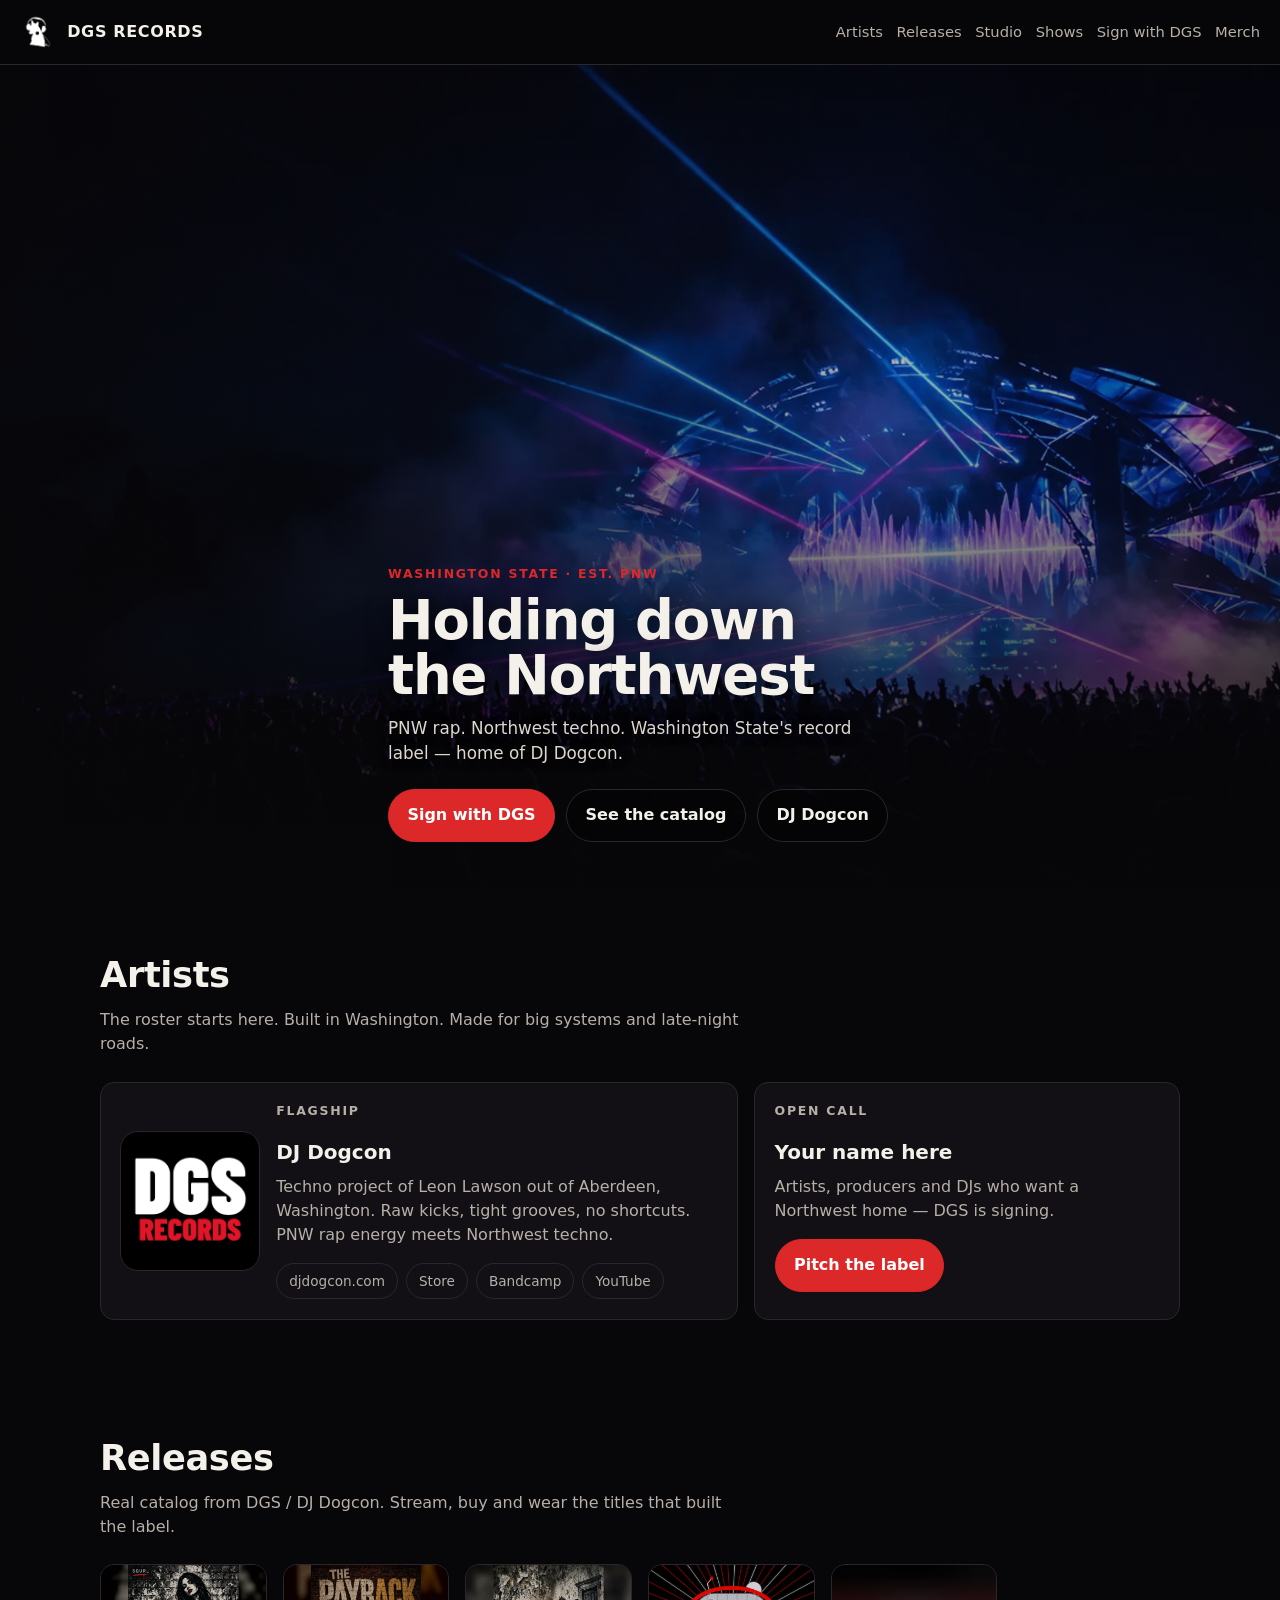
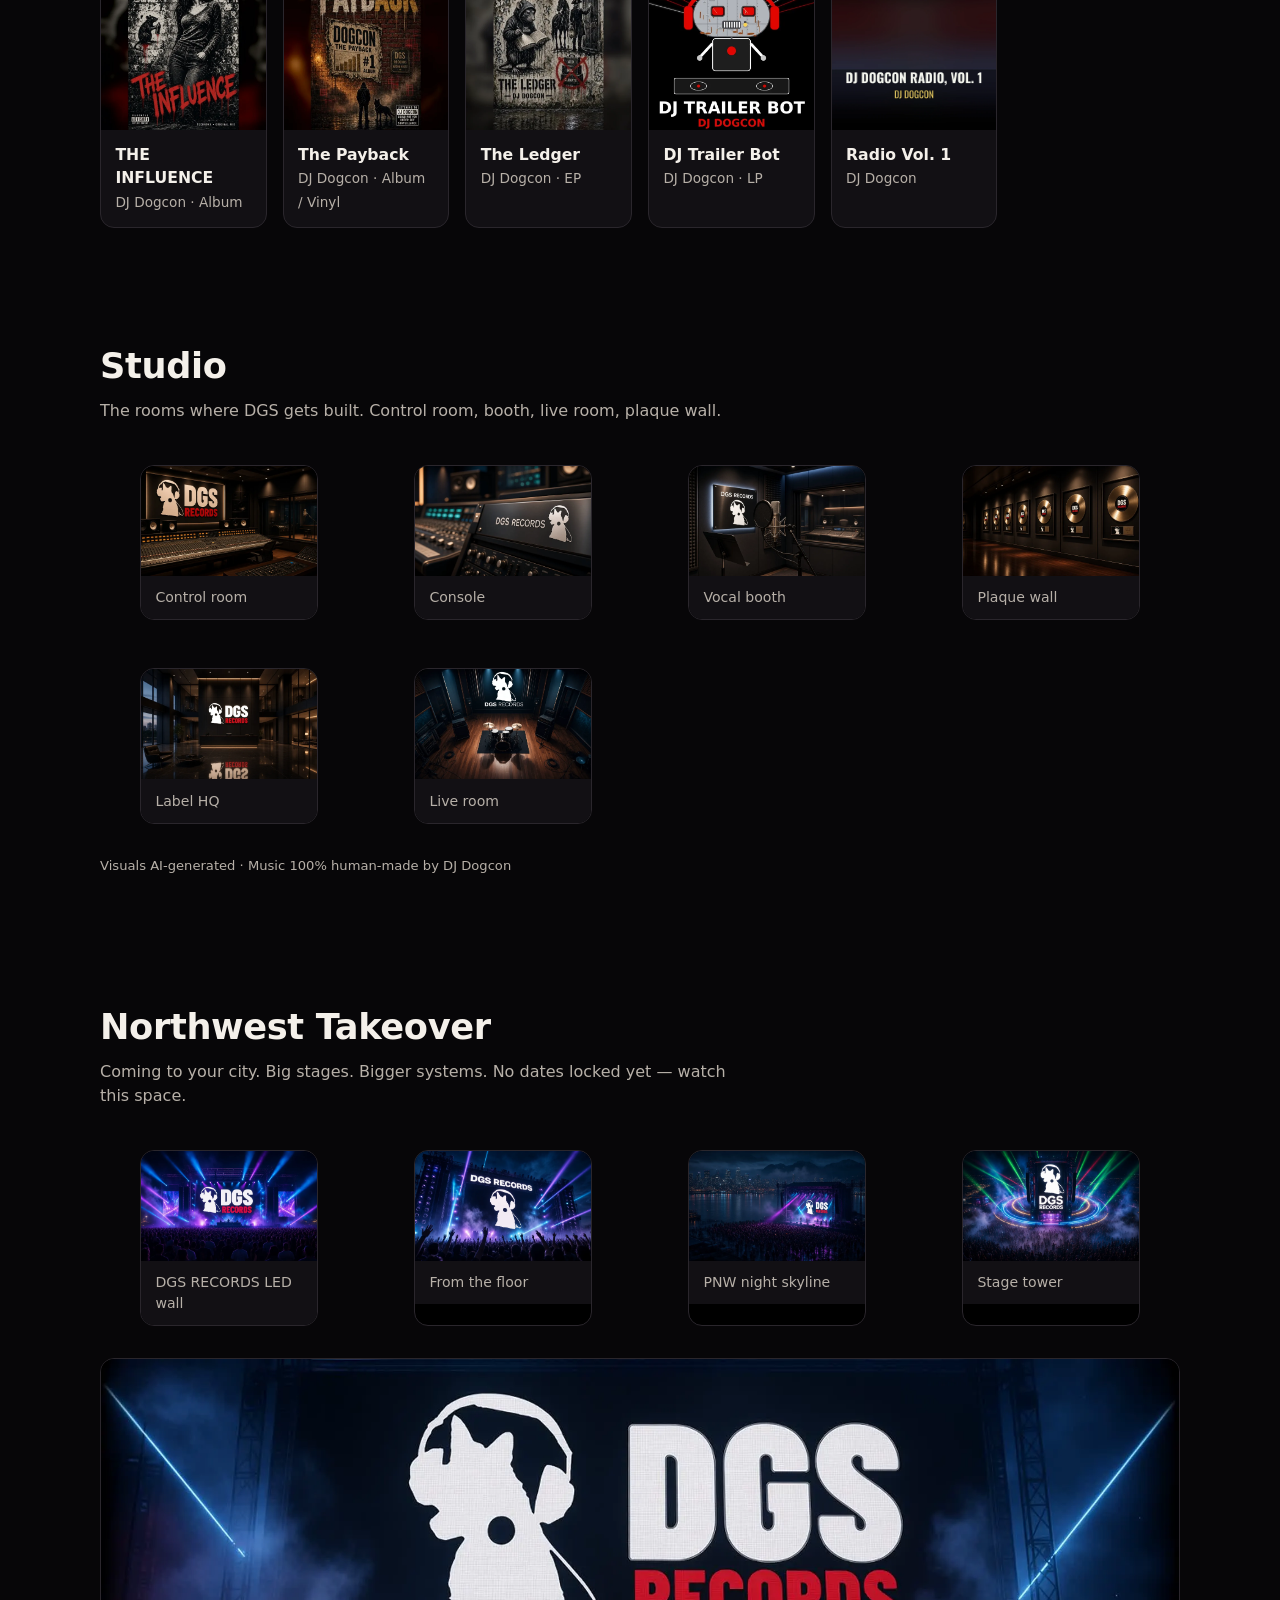
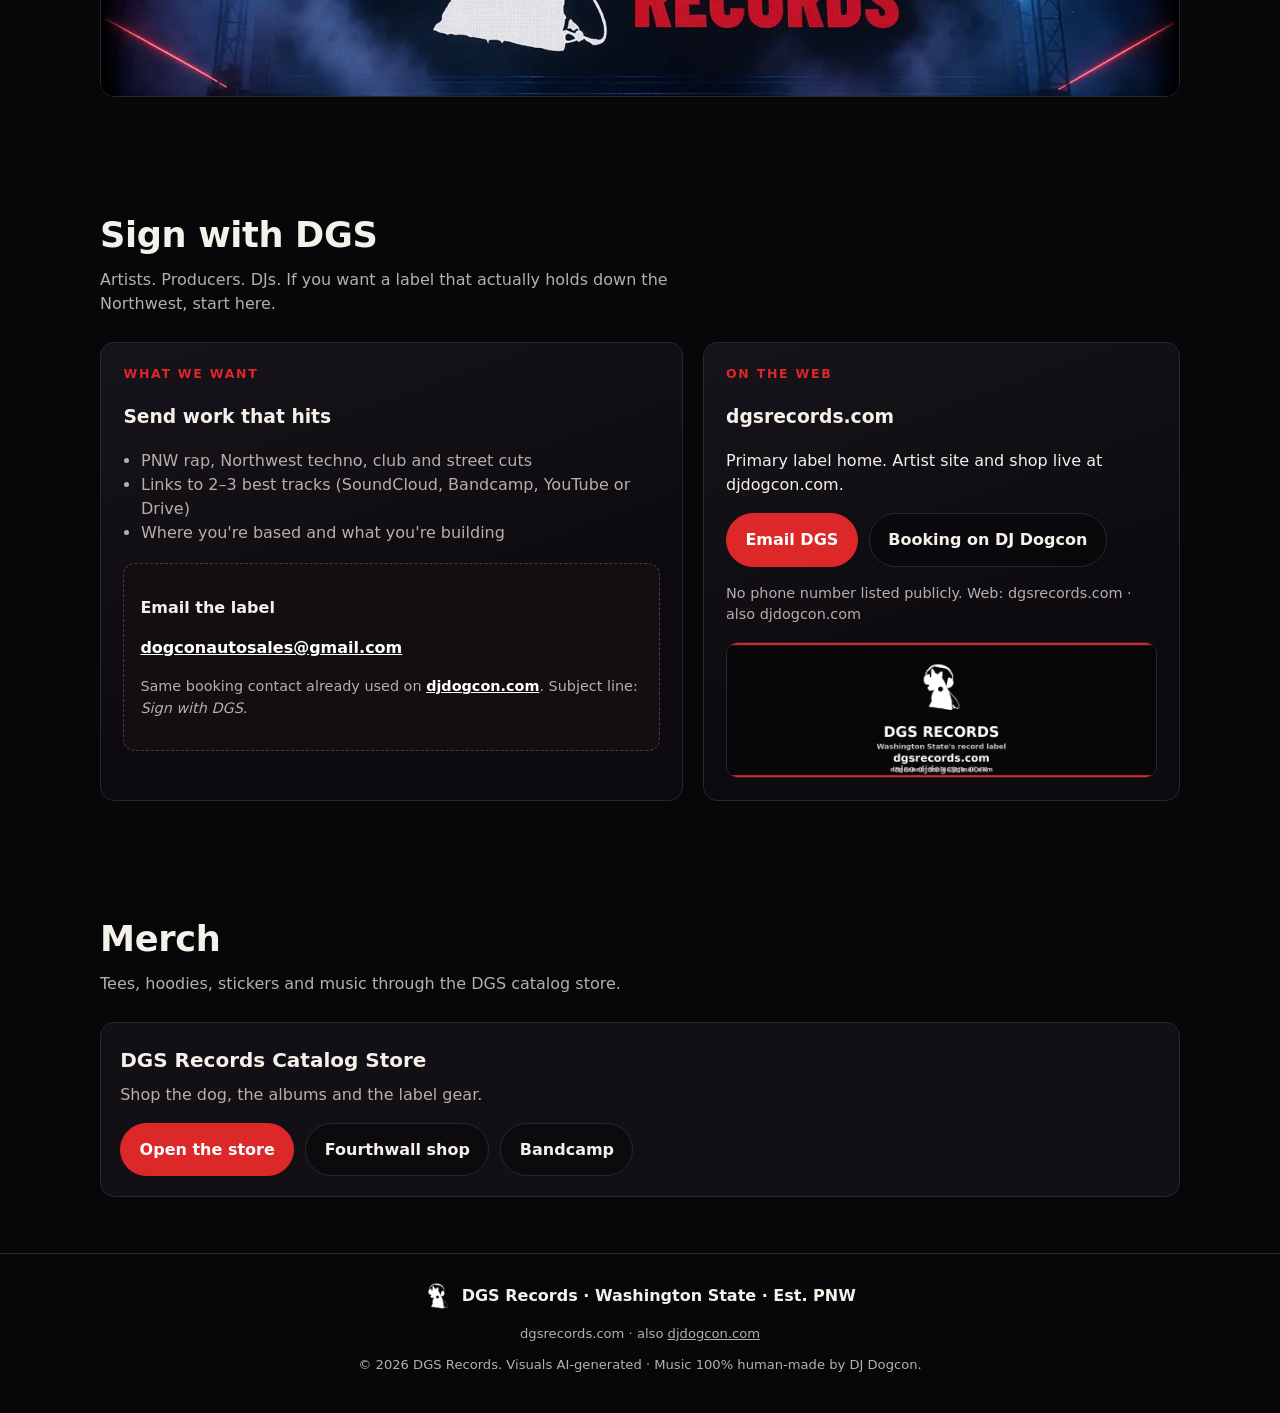
==== label/index.html @ 9b9d49be "Publish DGS Records label site at /label/ Serve the static label site under /label/ with relative as" ====
<!doctype html>
<html lang="en">
<head>
<meta charset="utf-8">
<meta name="viewport" content="width=device-width,initial-scale=1">
<title>DGS Records · Washington State · PNW Rap &amp; Northwest Techno</title>
<meta name="description" content="DGS Records is Washington State's record label. Holding down the Northwest — PNW rap and Northwest techno. Home of DJ Dogcon. Artists, producers and DJs: sign with DGS.">
<link rel="canonical" href="https://djdogcon.com/label/">
<meta name="theme-color" content="#070608">
<link rel="icon" type="image/png" href="assets/brand/favicon.png">
<link rel="apple-touch-icon" href="assets/brand/apple-touch-icon.png">
<meta property="og:type" content="website">
<meta property="og:url" content="https://djdogcon.com/label/">
<meta property="og:title" content="DGS Records · Holding Down the Northwest">
<meta property="og:description" content="Washington State's record label. PNW rap. Northwest techno. Home of DJ Dogcon.">
<meta property="og:image" content="https://djdogcon.com/label/assets/hero/hero_nologo_1920x1080.webp">
<meta name="twitter:card" content="summary_large_image">
<meta name="twitter:title" content="DGS Records · Holding Down the Northwest">
<meta name="twitter:description" content="Washington State's record label. PNW rap. Northwest techno.">
<meta name="twitter:image" content="https://djdogcon.com/label/assets/hero/hero_nologo_1920x1080.webp">
<script type="application/ld+json">
{"@context":"https://schema.org","@type":"RecordLabel","name":"DGS Records","url":"https://djdogcon.com/label/","logo":"https://djdogcon.com/label/assets/brand/logo.png","foundingLocation":{"@type":"Place","name":"Washington, USA"},"description":"Washington State's record label. PNW rap and Northwest techno. Home of DJ Dogcon.","sameAs":["https://djdogcon.com/","https://djdogcon.bandcamp.com","https://www.youtube.com/@DJDogcon"]}
</script>
<link rel="stylesheet" href="style.css">
</head>
<body>
<a class="skip" href="#main">Skip to content</a>
<header class="top">
  <a class="brand" href="#top"><img src="assets/brand/dog_mark.png" width="36" height="40" alt="">DGS RECORDS</a>
  <nav aria-label="Primary">
    <a href="#artists">Artists</a>
    <a href="#releases">Releases</a>
    <a href="#studio">Studio</a>
    <a href="#shows">Shows</a>
    <a href="#sign">Sign with DGS</a>
    <a href="#merch">Merch</a>
  </nav>
</header>
<main id="main">
<section class="hero" id="top" aria-label="DGS Records hero">
  <div class="hero-media">
    <img class="hero-still" src="assets/hero/hero_nologo_1920x1080.webp" alt="" width="1920" height="1080" fetchpriority="high">
    <video class="hero-video" src="assets/hero/signing_loop_720.mp4" poster="assets/hero/hero_nologo_1920x1080.webp" autoplay muted loop playsinline preload="none" aria-hidden="true"></video>
  </div>
  <div class="hero-shade"></div>
  <div class="hero-inner">
    <p class="kicker">Washington State · Est. PNW</p>
    <h1>Holding down the Northwest</h1>
    <p class="lede">PNW rap. Northwest techno. Washington State's record label — home of DJ Dogcon.</p>
    <div class="btns">
      <a class="btn red" href="#sign">Sign with DGS</a>
      <a class="btn" href="#releases">See the catalog</a>
      <a class="btn" href="https://djdogcon.com/" target="_blank" rel="noopener">DJ Dogcon</a>
    </div>
  </div>
</section>

<section id="artists">
  <h2>Artists</h2>
  <p class="sub">The roster starts here. Built in Washington. Made for big systems and late-night roads.</p>
  <div class="grid artists">
    <article class="card artist-feat">
      <img class="avatar" src="assets/brand/logo_dgs_records.png" width="140" height="140" alt="DJ Dogcon / DGS Records mark">
      <div>
        <p class="kicker">Flagship</p>
        <h3>DJ Dogcon</h3>
        <p>Techno project of Leon Lawson out of Aberdeen, Washington. Raw kicks, tight grooves, no shortcuts. PNW rap energy meets Northwest techno.</p>
        <div class="chips">
          <a class="chip" href="https://djdogcon.com/" target="_blank" rel="noopener">djdogcon.com</a>
          <a class="chip" href="https://djdogcon.com/store/" target="_blank" rel="noopener">Store</a>
          <a class="chip" href="https://djdogcon.bandcamp.com" target="_blank" rel="noopener">Bandcamp</a>
          <a class="chip" href="https://www.youtube.com/@DJDogcon" target="_blank" rel="noopener">YouTube</a>
        </div>
      </div>
    </article>
    <aside class="card">
      <p class="kicker">Open call</p>
      <h3>Your name here</h3>
      <p>Artists, producers and DJs who want a Northwest home — DGS is signing.</p>
      <a class="btn red" href="#sign">Pitch the label</a>
    </aside>
  </div>
</section>

<section id="releases">
  <h2>Releases</h2>
  <p class="sub">Real catalog from DGS / DJ Dogcon. Stream, buy and wear the titles that built the label.</p>
  <div class="grid releases">
    <a class="release" href="https://djdogcon.com/" target="_blank" rel="noopener">
      <img src="assets/releases/the_influence.webp" width="600" height="600" alt="THE INFLUENCE album cover" loading="lazy">
      <div class="meta"><strong>THE INFLUENCE</strong><span>DJ Dogcon · Album</span></div>
    </a>
    <a class="release" href="https://djdogcon.com/" target="_blank" rel="noopener">
      <img src="assets/releases/the_payback.webp" width="600" height="600" alt="The Payback album cover" loading="lazy">
      <div class="meta"><strong>The Payback</strong><span>DJ Dogcon · Album / Vinyl</span></div>
    </a>
    <a class="release" href="https://djdogcon.com/" target="_blank" rel="noopener">
      <img src="assets/releases/the_ledger.webp" width="600" height="600" alt="The Ledger EP cover" loading="lazy">
      <div class="meta"><strong>The Ledger</strong><span>DJ Dogcon · EP</span></div>
    </a>
    <a class="release" href="https://djdogcon.com/" target="_blank" rel="noopener">
      <img src="assets/releases/trailer_bot.webp" width="600" height="600" alt="DJ Trailer Bot LP cover" loading="lazy">
      <div class="meta"><strong>DJ Trailer Bot</strong><span>DJ Dogcon · LP</span></div>
    </a>
    <a class="release" href="https://djdogcon.bandcamp.com" target="_blank" rel="noopener">
      <img src="assets/releases/radio_vol1.webp" width="600" height="600" alt="DJ Dogcon Radio Vol. 1 cover" loading="lazy">
      <div class="meta"><strong>Radio Vol. 1</strong><span>DJ Dogcon</span></div>
    </a>
  </div>
</section>

<section id="studio">
  <h2>Studio</h2>
  <p class="sub">The rooms where DGS gets built. Control room, booth, live room, plaque wall.</p>
  <div class="grid studio-grid">
    <figure class="shot"><img src="assets/studio/studio_01_control_room.webp" width="960" height="540" alt="DGS Records control room with wall sign and mixing console" loading="lazy"><figcaption>Control room</figcaption></figure>
    <figure class="shot"><img src="assets/studio/studio_02_console.webp" width="960" height="540" alt="Close-up of DGS Records mixing console" loading="lazy"><figcaption>Console</figcaption></figure>
    <figure class="shot"><img src="assets/studio/studio_03_vocal_booth.webp" width="960" height="540" alt="DGS Records vocal booth" loading="lazy"><figcaption>Vocal booth</figcaption></figure>
    <figure class="shot"><img src="assets/studio/studio_04_plaque_wall.webp" width="960" height="540" alt="DGS Records plaque wall" loading="lazy"><figcaption>Plaque wall</figcaption></figure>
    <figure class="shot"><img src="assets/studio/studio_05_label_hq.webp" width="960" height="540" alt="DGS Records label headquarters lobby" loading="lazy"><figcaption>Label HQ</figcaption></figure>
    <figure class="shot"><img src="assets/studio/studio_06_live_room.webp" width="960" height="540" alt="DGS Records live room" loading="lazy"><figcaption>Live room</figcaption></figure>
  </div>
  <p class="tiny note" style="margin-top:1rem">Visuals AI-generated · Music 100% human-made by DJ Dogcon</p>
</section>

<section id="shows">
  <h2>Northwest Takeover</h2>
  <p class="sub">Coming to your city. Big stages. Bigger systems. No dates locked yet — watch this space.</p>
  <div class="grid show-grid">
    <figure class="shot"><img src="assets/stage/stage_01_led_wall.webp" width="960" height="540" alt="Massive stage with DGS RECORDS LED wall" loading="lazy"><figcaption>DGS RECORDS LED wall</figcaption></figure>
    <figure class="shot"><img src="assets/stage/stage_02_crowd_up.webp" width="960" height="540" alt="Crowd looking up at DGS stage" loading="lazy"><figcaption>From the floor</figcaption></figure>
    <figure class="shot"><img src="assets/stage/stage_03_pnw_skyline.webp" width="960" height="540" alt="PNW night skyline stage show" loading="lazy"><figcaption>PNW night skyline</figcaption></figure>
    <figure class="shot"><img src="assets/stage/stage_04_tower.webp" width="960" height="540" alt="Aerial view of DGS stage tower" loading="lazy"><figcaption>Stage tower</figcaption></figure>
  </div>
  <div class="banner-strip">
    <img src="assets/hero/hero_1920x600.webp" width="1920" height="600" alt="DGS Records wide show banner" loading="lazy">
  </div>
</section>

<section id="sign">
  <h2>Sign with DGS</h2>
  <p class="sub">Artists. Producers. DJs. If you want a label that actually holds down the Northwest, start here.</p>
  <div class="sign">
    <div class="sign-panel">
      <p class="kicker">What we want</p>
      <h3>Send work that hits</h3>
      <ul>
        <li>PNW rap, Northwest techno, club and street cuts</li>
        <li>Links to 2–3 best tracks (SoundCloud, Bandcamp, YouTube or Drive)</li>
        <li>Where you're based and what you're building</li>
      </ul>
      <div class="contact-box">
        <p><strong>Email the label</strong></p>
        <p><a href="mailto:dogconautosales@gmail.com?subject=Sign%20with%20DGS">dogconautosales@gmail.com</a></p>
        <p class="note">Same booking contact already used on <a href="https://djdogcon.com/#booking" target="_blank" rel="noopener">djdogcon.com</a>. Subject line: <em>Sign with DGS</em>.</p>
      </div>
    </div>
    <div class="sign-panel">
      <p class="kicker">On the web</p>
      <h3>dgsrecords.com</h3>
      <p>Primary label home. Artist site and shop live at djdogcon.com.</p>
      <div class="btns">
        <a class="btn red" href="mailto:dogconautosales@gmail.com?subject=Sign%20with%20DGS">Email DGS</a>
        <a class="btn" href="https://djdogcon.com/#booking" target="_blank" rel="noopener">Booking on DJ Dogcon</a>
      </div>
      <p class="note" style="margin-top:1rem">No phone number listed publicly. Web: dgsrecords.com · also djdogcon.com</p>
      <img src="assets/hero/end_banner_1920x600.webp" width="1920" height="600" alt="DGS Records contact banner" loading="lazy" style="margin-top:1rem;border-radius:12px;border:1px solid var(--line)">
    </div>
  </div>
</section>

<section id="merch">
  <h2>Merch</h2>
  <p class="sub">Tees, hoodies, stickers and music through the DGS catalog store.</p>
  <div class="card">
    <h3>DGS Records Catalog Store</h3>
    <p>Shop the dog, the albums and the label gear.</p>
    <div class="btns">
      <a class="btn red" href="https://djdogcon.com/store/" target="_blank" rel="noopener">Open the store</a>
      <a class="btn" href="https://dj-dogcon-shop.fourthwall.com/" target="_blank" rel="noopener">Fourthwall shop</a>
      <a class="btn" href="https://djdogcon.bandcamp.com" target="_blank" rel="noopener">Bandcamp</a>
    </div>
  </div>
</section>
</main>
<footer>
  <div class="foot-inner">
    <div class="foot-brand"><img src="assets/brand/dog_mark.png" width="28" height="31" alt="">DGS Records · Washington State · Est. PNW</div>
    <div class="tiny">dgsrecords.com · also <a href="https://djdogcon.com/" target="_blank" rel="noopener">djdogcon.com</a></div>
    <div class="tiny">© 2026 DGS Records. Visuals AI-generated · Music 100% human-made by DJ Dogcon.</div>
  </div>
</footer>
<script>
(function(){
  var v=document.querySelector('.hero-video');
  var still=document.querySelector('.hero-still');
  if(!v){return;}
  var reduce=window.matchMedia&&window.matchMedia('(prefers-reduced-motion: reduce)').matches;
  if(reduce){v.removeAttribute('autoplay');v.pause();v.hidden=true;return;}
  function showVid(){v.style.opacity='1'; if(still) still.style.opacity='0';}
  v.style.opacity='0';
  v.style.transition='opacity .5s ease';
  if(still){still.style.transition='opacity .5s ease';}
  v.addEventListener('playing', showVid);
  v.addEventListener('error', function(){v.hidden=true;});
  var p=v.play(); if(p&&p.catch) p.catch(function(){});
})();
</script>
</body>
</html>
---- label/style.css ----
:root{
  --bg:#070608;--panel:#121014;--ink:#f4f0ea;--muted:#b7b0a8;--red:#dc2828;--line:#2a262c;
  --max:1120px;--radius:14px;
}
*{box-sizing:border-box}html{scroll-behavior:smooth}
body{margin:0;font-family:system-ui,-apple-system,Segoe UI,Roboto,Helvetica,Arial,sans-serif;background:var(--bg);color:var(--ink);line-height:1.5}
img{max-width:100%;height:auto;display:block}
a{color:inherit}
.skip{position:absolute;left:-999px;top:auto;width:1px;height:1px;overflow:hidden}
.skip:focus{left:1rem;top:1rem;width:auto;height:auto;padding:.6rem 1rem;background:var(--red);z-index:100;border-radius:8px}
.top{position:sticky;top:0;z-index:50;display:flex;align-items:center;justify-content:space-between;gap:1rem;padding:.75rem 1.25rem;background:rgba(7,6,8,.92);backdrop-filter:blur(10px);border-bottom:1px solid var(--line)}
.brand{display:flex;align-items:center;gap:.7rem;text-decoration:none;font-weight:800;letter-spacing:.04em}
.brand img{width:36px;height:40px;object-fit:contain}
nav{display:flex;flex-wrap:wrap;gap:.85rem;font-size:.92rem}
nav a{text-decoration:none;color:var(--muted)}nav a:hover,nav a:focus{color:var(--ink)}

/* Full-bleed hero: edge to edge, no boxed frame */
.hero{
  position:relative;
  width:100%;
  margin:0;
  min-height:min(92vh,920px);
  display:grid;
  align-items:end;
  overflow:hidden;
  border:0;
  border-radius:0;
  padding:0;
  background:#000;
}
.hero-media{
  position:absolute;inset:0;z-index:0;
  width:100%;height:100%;
  background:#000 url('assets/hero/hero_nologo_1920x1080.webp') center/cover no-repeat;
}
.hero-media .hero-still{display:none} /* CSS background is the still; avoids img letterboxing */
.hero-media video{
  position:absolute;inset:0;
  width:100%!important;height:100%!important;
  max-width:none!important;max-height:none!important;
  object-fit:cover;object-position:center 40%;
  display:block;border:0;
}
.hero-shade{
  position:absolute;inset:0;z-index:1;
  background:
    linear-gradient(90deg,rgba(7,6,8,.82) 0%,rgba(7,6,8,.45) 42%,rgba(7,6,8,.15) 70%,rgba(7,6,8,.35) 100%),
    linear-gradient(180deg,rgba(7,6,8,.2) 0%,rgba(7,6,8,.15) 40%,rgba(7,6,8,.92) 100%);
}
.hero-inner{
  position:relative;z-index:2;
  width:min(var(--max),100%);
  margin:0 auto;
  padding:6rem 1.25rem 3.2rem;
  max-width:34rem; /* keep copy on the dark left, clear of stage center */
}
.kicker{color:var(--red);font-weight:700;letter-spacing:.14em;text-transform:uppercase;font-size:.78rem;margin:0 0 .6rem}
.hero h1{
  font-size:clamp(2rem,5.2vw,3.4rem);
  line-height:1.02;
  margin:0 0 .75rem;
  letter-spacing:-.02em;
  text-shadow:0 2px 24px rgba(0,0,0,.75);
}
.hero .lede{max-width:32rem;color:#ddd7d0;font-size:1.05rem;margin:0 0 1.4rem;text-shadow:0 1px 12px rgba(0,0,0,.65)}
.btns{display:flex;flex-wrap:wrap;gap:.7rem}
.btn{display:inline-flex;align-items:center;justify-content:center;gap:.4rem;padding:.85rem 1.15rem;border-radius:999px;border:1px solid var(--line);text-decoration:none;font-weight:700;background:rgba(0,0,0,.35);color:var(--ink)}
.btn:hover,.btn:focus{border-color:#555}
.btn.red{background:var(--red);border-color:var(--red);color:#fff}
.btn.red:hover,.btn.red:focus{filter:brightness(1.08)}
section{width:min(var(--max),100%);margin:0 auto;padding:3.5rem 1.25rem}
section h2{font-size:clamp(1.6rem,3vw,2.2rem);margin:0 0 .4rem;letter-spacing:-.01em}
.sub{color:var(--muted);max-width:40rem;margin:0 0 1.6rem}
.grid{display:grid;gap:1rem}
.artists{grid-template-columns:1.2fr .8fr}
.card{background:var(--panel);border:1px solid var(--line);border-radius:var(--radius);padding:1.2rem;overflow:hidden}
.card h3{margin:.2rem 0 .5rem;font-size:1.25rem}
.card p{margin:0 0 1rem;color:var(--muted)}
.artist-feat{display:grid;gap:1rem;align-items:center}
@media(min-width:760px){.artist-feat{grid-template-columns:140px 1fr}}
.avatar{width:140px;height:140px;border-radius:18px;background:#000;object-fit:cover;border:1px solid var(--line)}
.chips{display:flex;flex-wrap:wrap;gap:.5rem}
.chip{font-size:.85rem;padding:.45rem .75rem;border-radius:999px;border:1px solid var(--line);text-decoration:none;color:var(--muted)}
.chip:hover{color:var(--ink);border-color:#666}
.releases{grid-template-columns:repeat(auto-fill,minmax(160px,1fr))}
.release{display:block;text-decoration:none;background:var(--panel);border:1px solid var(--line);border-radius:var(--radius);overflow:hidden}
.release img{aspect-ratio:1;width:100%;object-fit:cover;background:#111}
.release .meta{padding:.8rem .9rem}
.release strong{display:block;font-size:.98rem}
.release span{color:var(--muted);font-size:.85rem}
.studio-grid,.show-grid{grid-template-columns:repeat(auto-fit,minmax(240px,1fr))}
.shot{border-radius:var(--radius);overflow:hidden;border:1px solid var(--line);background:#000}
.shot img{width:100%;aspect-ratio:16/10;object-fit:cover}
.shot figcaption{padding:.7rem .9rem;color:var(--muted);font-size:.88rem;background:var(--panel)}
.banner-strip{margin:1rem 0 0;border-radius:var(--radius);overflow:hidden;border:1px solid var(--line)}
.banner-strip img{width:100%;aspect-ratio:16/5;object-fit:cover}
.sign{display:grid;gap:1.2rem}
@media(min-width:860px){.sign{grid-template-columns:1.1fr .9fr}}
.sign-panel{background:linear-gradient(160deg,#17131a,#0d0b10 60%);border:1px solid var(--line);border-radius:var(--radius);padding:1.4rem}
.sign-panel ul{margin:.4rem 0 1.1rem;padding-left:1.1rem;color:var(--muted)}
.contact-box{border:1px dashed #4a3a3a;border-radius:12px;padding:1rem;background:#120e12}
.contact-box a{color:#fff;font-weight:700}
.note{color:var(--muted);font-size:.9rem}
footer{border-top:1px solid var(--line);padding:1.6rem 1.25rem 2.4rem;color:var(--muted);text-align:center}
.foot-inner{width:min(var(--max),100%);margin:0 auto;display:grid;gap:.7rem;justify-items:center}
.foot-brand{display:flex;align-items:center;gap:.6rem;font-weight:800;color:var(--ink)}
.foot-brand img{width:28px;height:auto}
.tiny{font-size:.82rem}
@media(max-width:720px){
  nav{display:none}
  .artists{grid-template-columns:1fr}
  .hero{min-height:78vh}
  .hero-inner{max-width:100%;padding-top:4.5rem}
  .hero h1{font-size:clamp(1.85rem,9vw,2.6rem)}
}
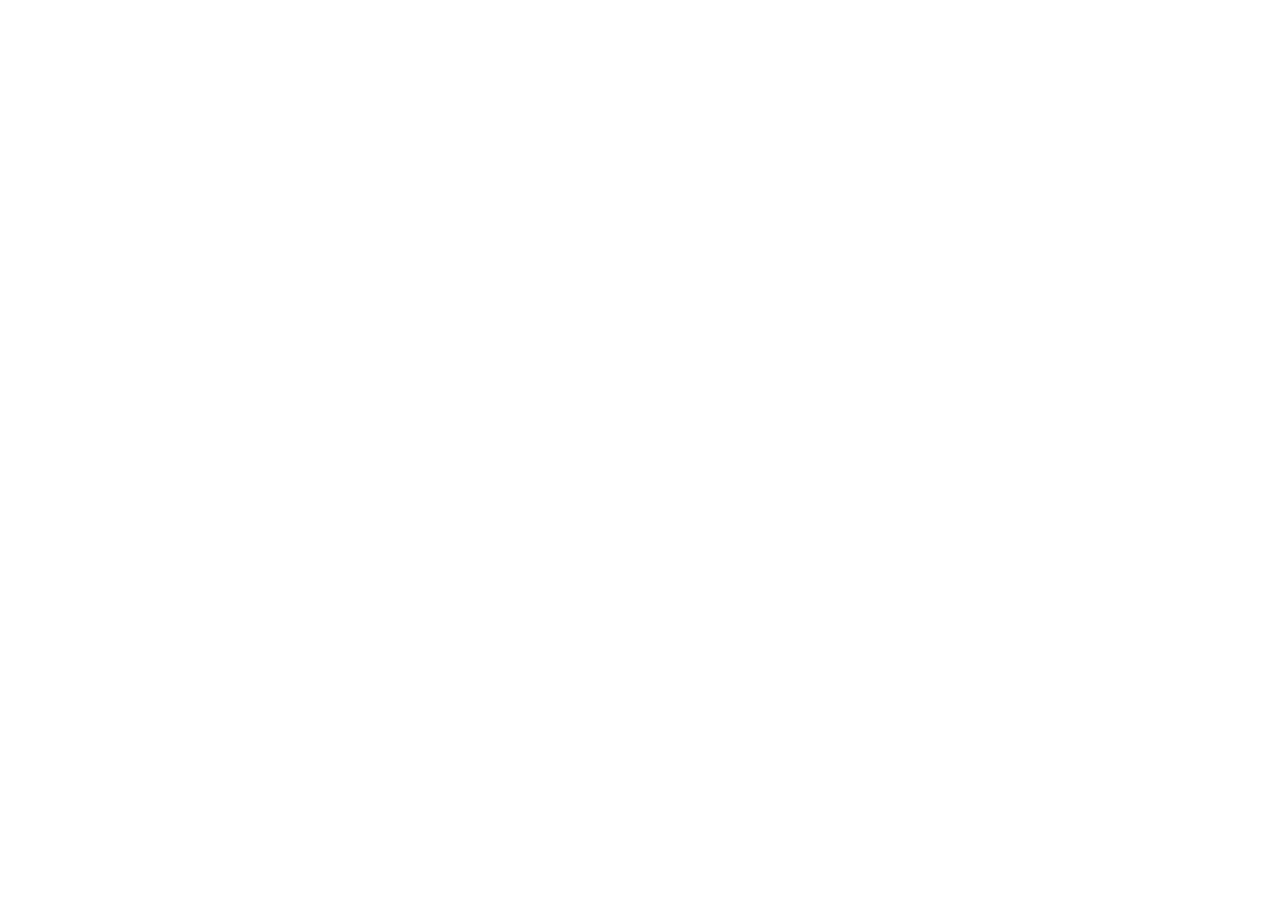
==== commit e91dcef8: "Redirect /label/ to https://dgsrecords.com/ Replace the copied label site with a noindex redirect pa" ====
--- a/label/index.html
+++ b/label/index.html
@@ -2,209 +2,14 @@
 <html lang="en">
 <head>
 <meta charset="utf-8">
-<meta name="viewport" content="width=device-width,initial-scale=1">
-<title>DGS Records · Washington State · PNW Rap &amp; Northwest Techno</title>
-<meta name="description" content="DGS Records is Washington State's record label. Holding down the Northwest — PNW rap and Northwest techno. Home of DJ Dogcon. Artists, producers and DJs: sign with DGS.">
-<link rel="canonical" href="https://djdogcon.com/label/">
-<meta name="theme-color" content="#070608">
-<link rel="icon" type="image/png" href="assets/brand/favicon.png">
-<link rel="apple-touch-icon" href="assets/brand/apple-touch-icon.png">
-<meta property="og:type" content="website">
-<meta property="og:url" content="https://djdogcon.com/label/">
-<meta property="og:title" content="DGS Records · Holding Down the Northwest">
-<meta property="og:description" content="Washington State's record label. PNW rap. Northwest techno. Home of DJ Dogcon.">
-<meta property="og:image" content="https://djdogcon.com/label/assets/hero/hero_nologo_1920x1080.webp">
-<meta name="twitter:card" content="summary_large_image">
-<meta name="twitter:title" content="DGS Records · Holding Down the Northwest">
-<meta name="twitter:description" content="Washington State's record label. PNW rap. Northwest techno.">
-<meta name="twitter:image" content="https://djdogcon.com/label/assets/hero/hero_nologo_1920x1080.webp">
-<script type="application/ld+json">
-{"@context":"https://schema.org","@type":"RecordLabel","name":"DGS Records","url":"https://djdogcon.com/label/","logo":"https://djdogcon.com/label/assets/brand/logo.png","foundingLocation":{"@type":"Place","name":"Washington, USA"},"description":"Washington State's record label. PNW rap and Northwest techno. Home of DJ Dogcon.","sameAs":["https://djdogcon.com/","https://djdogcon.bandcamp.com","https://www.youtube.com/@DJDogcon"]}
-</script>
-<link rel="stylesheet" href="style.css">
+<meta name="viewport" content="width=device-width, initial-scale=1">
+<title>DGS Records</title>
+<meta name="robots" content="noindex">
+<link rel="canonical" href="https://dgsrecords.com/">
+<meta http-equiv="refresh" content="0; url=https://dgsrecords.com/">
+<script>location.replace("https://dgsrecords.com/");</script>
 </head>
 <body>
-<a class="skip" href="#main">Skip to content</a>
-<header class="top">
-  <a class="brand" href="#top"><img src="assets/brand/dog_mark.png" width="36" height="40" alt="">DGS RECORDS</a>
-  <nav aria-label="Primary">
-    <a href="#artists">Artists</a>
-    <a href="#releases">Releases</a>
-    <a href="#studio">Studio</a>
-    <a href="#shows">Shows</a>
-    <a href="#sign">Sign with DGS</a>
-    <a href="#merch">Merch</a>
-  </nav>
-</header>
-<main id="main">
-<section class="hero" id="top" aria-label="DGS Records hero">
-  <div class="hero-media">
-    <img class="hero-still" src="assets/hero/hero_nologo_1920x1080.webp" alt="" width="1920" height="1080" fetchpriority="high">
-    <video class="hero-video" src="assets/hero/signing_loop_720.mp4" poster="assets/hero/hero_nologo_1920x1080.webp" autoplay muted loop playsinline preload="none" aria-hidden="true"></video>
-  </div>
-  <div class="hero-shade"></div>
-  <div class="hero-inner">
-    <p class="kicker">Washington State · Est. PNW</p>
-    <h1>Holding down the Northwest</h1>
-    <p class="lede">PNW rap. Northwest techno. Washington State's record label — home of DJ Dogcon.</p>
-    <div class="btns">
-      <a class="btn red" href="#sign">Sign with DGS</a>
-      <a class="btn" href="#releases">See the catalog</a>
-      <a class="btn" href="https://djdogcon.com/" target="_blank" rel="noopener">DJ Dogcon</a>
-    </div>
-  </div>
-</section>
-
-<section id="artists">
-  <h2>Artists</h2>
-  <p class="sub">The roster starts here. Built in Washington. Made for big systems and late-night roads.</p>
-  <div class="grid artists">
-    <article class="card artist-feat">
-      <img class="avatar" src="assets/brand/logo_dgs_records.png" width="140" height="140" alt="DJ Dogcon / DGS Records mark">
-      <div>
-        <p class="kicker">Flagship</p>
-        <h3>DJ Dogcon</h3>
-        <p>Techno project of Leon Lawson out of Aberdeen, Washington. Raw kicks, tight grooves, no shortcuts. PNW rap energy meets Northwest techno.</p>
-        <div class="chips">
-          <a class="chip" href="https://djdogcon.com/" target="_blank" rel="noopener">djdogcon.com</a>
-          <a class="chip" href="https://djdogcon.com/store/" target="_blank" rel="noopener">Store</a>
-          <a class="chip" href="https://djdogcon.bandcamp.com" target="_blank" rel="noopener">Bandcamp</a>
-          <a class="chip" href="https://www.youtube.com/@DJDogcon" target="_blank" rel="noopener">YouTube</a>
-        </div>
-      </div>
-    </article>
-    <aside class="card">
-      <p class="kicker">Open call</p>
-      <h3>Your name here</h3>
-      <p>Artists, producers and DJs who want a Northwest home — DGS is signing.</p>
-      <a class="btn red" href="#sign">Pitch the label</a>
-    </aside>
-  </div>
-</section>
-
-<section id="releases">
-  <h2>Releases</h2>
-  <p class="sub">Real catalog from DGS / DJ Dogcon. Stream, buy and wear the titles that built the label.</p>
-  <div class="grid releases">
-    <a class="release" href="https://djdogcon.com/" target="_blank" rel="noopener">
-      <img src="assets/releases/the_influence.webp" width="600" height="600" alt="THE INFLUENCE album cover" loading="lazy">
-      <div class="meta"><strong>THE INFLUENCE</strong><span>DJ Dogcon · Album</span></div>
-    </a>
-    <a class="release" href="https://djdogcon.com/" target="_blank" rel="noopener">
-      <img src="assets/releases/the_payback.webp" width="600" height="600" alt="The Payback album cover" loading="lazy">
-      <div class="meta"><strong>The Payback</strong><span>DJ Dogcon · Album / Vinyl</span></div>
-    </a>
-    <a class="release" href="https://djdogcon.com/" target="_blank" rel="noopener">
-      <img src="assets/releases/the_ledger.webp" width="600" height="600" alt="The Ledger EP cover" loading="lazy">
-      <div class="meta"><strong>The Ledger</strong><span>DJ Dogcon · EP</span></div>
-    </a>
-    <a class="release" href="https://djdogcon.com/" target="_blank" rel="noopener">
-      <img src="assets/releases/trailer_bot.webp" width="600" height="600" alt="DJ Trailer Bot LP cover" loading="lazy">
-      <div class="meta"><strong>DJ Trailer Bot</strong><span>DJ Dogcon · LP</span></div>
-    </a>
-    <a class="release" href="https://djdogcon.bandcamp.com" target="_blank" rel="noopener">
-      <img src="assets/releases/radio_vol1.webp" width="600" height="600" alt="DJ Dogcon Radio Vol. 1 cover" loading="lazy">
-      <div class="meta"><strong>Radio Vol. 1</strong><span>DJ Dogcon</span></div>
-    </a>
-  </div>
-</section>
-
-<section id="studio">
-  <h2>Studio</h2>
-  <p class="sub">The rooms where DGS gets built. Control room, booth, live room, plaque wall.</p>
-  <div class="grid studio-grid">
-    <figure class="shot"><img src="assets/studio/studio_01_control_room.webp" width="960" height="540" alt="DGS Records control room with wall sign and mixing console" loading="lazy"><figcaption>Control room</figcaption></figure>
-    <figure class="shot"><img src="assets/studio/studio_02_console.webp" width="960" height="540" alt="Close-up of DGS Records mixing console" loading="lazy"><figcaption>Console</figcaption></figure>
-    <figure class="shot"><img src="assets/studio/studio_03_vocal_booth.webp" width="960" height="540" alt="DGS Records vocal booth" loading="lazy"><figcaption>Vocal booth</figcaption></figure>
-    <figure class="shot"><img src="assets/studio/studio_04_plaque_wall.webp" width="960" height="540" alt="DGS Records plaque wall" loading="lazy"><figcaption>Plaque wall</figcaption></figure>
-    <figure class="shot"><img src="assets/studio/studio_05_label_hq.webp" width="960" height="540" alt="DGS Records label headquarters lobby" loading="lazy"><figcaption>Label HQ</figcaption></figure>
-    <figure class="shot"><img src="assets/studio/studio_06_live_room.webp" width="960" height="540" alt="DGS Records live room" loading="lazy"><figcaption>Live room</figcaption></figure>
-  </div>
-  <p class="tiny note" style="margin-top:1rem">Visuals AI-generated · Music 100% human-made by DJ Dogcon</p>
-</section>
-
-<section id="shows">
-  <h2>Northwest Takeover</h2>
-  <p class="sub">Coming to your city. Big stages. Bigger systems. No dates locked yet — watch this space.</p>
-  <div class="grid show-grid">
-    <figure class="shot"><img src="assets/stage/stage_01_led_wall.webp" width="960" height="540" alt="Massive stage with DGS RECORDS LED wall" loading="lazy"><figcaption>DGS RECORDS LED wall</figcaption></figure>
-    <figure class="shot"><img src="assets/stage/stage_02_crowd_up.webp" width="960" height="540" alt="Crowd looking up at DGS stage" loading="lazy"><figcaption>From the floor</figcaption></figure>
-    <figure class="shot"><img src="assets/stage/stage_03_pnw_skyline.webp" width="960" height="540" alt="PNW night skyline stage show" loading="lazy"><figcaption>PNW night skyline</figcaption></figure>
-    <figure class="shot"><img src="assets/stage/stage_04_tower.webp" width="960" height="540" alt="Aerial view of DGS stage tower" loading="lazy"><figcaption>Stage tower</figcaption></figure>
-  </div>
-  <div class="banner-strip">
-    <img src="assets/hero/hero_1920x600.webp" width="1920" height="600" alt="DGS Records wide show banner" loading="lazy">
-  </div>
-</section>
-
-<section id="sign">
-  <h2>Sign with DGS</h2>
-  <p class="sub">Artists. Producers. DJs. If you want a label that actually holds down the Northwest, start here.</p>
-  <div class="sign">
-    <div class="sign-panel">
-      <p class="kicker">What we want</p>
-      <h3>Send work that hits</h3>
-      <ul>
-        <li>PNW rap, Northwest techno, club and street cuts</li>
-        <li>Links to 2–3 best tracks (SoundCloud, Bandcamp, YouTube or Drive)</li>
-        <li>Where you're based and what you're building</li>
-      </ul>
-      <div class="contact-box">
-        <p><strong>Email the label</strong></p>
-        <p><a href="mailto:dogconautosales@gmail.com?subject=Sign%20with%20DGS">dogconautosales@gmail.com</a></p>
-        <p class="note">Same booking contact already used on <a href="https://djdogcon.com/#booking" target="_blank" rel="noopener">djdogcon.com</a>. Subject line: <em>Sign with DGS</em>.</p>
-      </div>
-    </div>
-    <div class="sign-panel">
-      <p class="kicker">On the web</p>
-      <h3>dgsrecords.com</h3>
-      <p>Primary label home. Artist site and shop live at djdogcon.com.</p>
-      <div class="btns">
-        <a class="btn red" href="mailto:dogconautosales@gmail.com?subject=Sign%20with%20DGS">Email DGS</a>
-        <a class="btn" href="https://djdogcon.com/#booking" target="_blank" rel="noopener">Booking on DJ Dogcon</a>
-      </div>
-      <p class="note" style="margin-top:1rem">No phone number listed publicly. Web: dgsrecords.com · also djdogcon.com</p>
-      <img src="assets/hero/end_banner_1920x600.webp" width="1920" height="600" alt="DGS Records contact banner" loading="lazy" style="margin-top:1rem;border-radius:12px;border:1px solid var(--line)">
-    </div>
-  </div>
-</section>
-
-<section id="merch">
-  <h2>Merch</h2>
-  <p class="sub">Tees, hoodies, stickers and music through the DGS catalog store.</p>
-  <div class="card">
-    <h3>DGS Records Catalog Store</h3>
-    <p>Shop the dog, the albums and the label gear.</p>
-    <div class="btns">
-      <a class="btn red" href="https://djdogcon.com/store/" target="_blank" rel="noopener">Open the store</a>
-      <a class="btn" href="https://dj-dogcon-shop.fourthwall.com/" target="_blank" rel="noopener">Fourthwall shop</a>
-      <a class="btn" href="https://djdogcon.bandcamp.com" target="_blank" rel="noopener">Bandcamp</a>
-    </div>
-  </div>
-</section>
-</main>
-<footer>
-  <div class="foot-inner">
-    <div class="foot-brand"><img src="assets/brand/dog_mark.png" width="28" height="31" alt="">DGS Records · Washington State · Est. PNW</div>
-    <div class="tiny">dgsrecords.com · also <a href="https://djdogcon.com/" target="_blank" rel="noopener">djdogcon.com</a></div>
-    <div class="tiny">© 2026 DGS Records. Visuals AI-generated · Music 100% human-made by DJ Dogcon.</div>
-  </div>
-</footer>
-<script>
-(function(){
-  var v=document.querySelector('.hero-video');
-  var still=document.querySelector('.hero-still');
-  if(!v){return;}
-  var reduce=window.matchMedia&&window.matchMedia('(prefers-reduced-motion: reduce)').matches;
-  if(reduce){v.removeAttribute('autoplay');v.pause();v.hidden=true;return;}
-  function showVid(){v.style.opacity='1'; if(still) still.style.opacity='0';}
-  v.style.opacity='0';
-  v.style.transition='opacity .5s ease';
-  if(still){still.style.transition='opacity .5s ease';}
-  v.addEventListener('playing', showVid);
-  v.addEventListener('error', function(){v.hidden=true;});
-  var p=v.play(); if(p&&p.catch) p.catch(function(){});
-})();
-</script>
+<p>DGS Records is at <a href="https://dgsrecords.com/">https://dgsrecords.com/</a>.</p>
 </body>
 </html>
